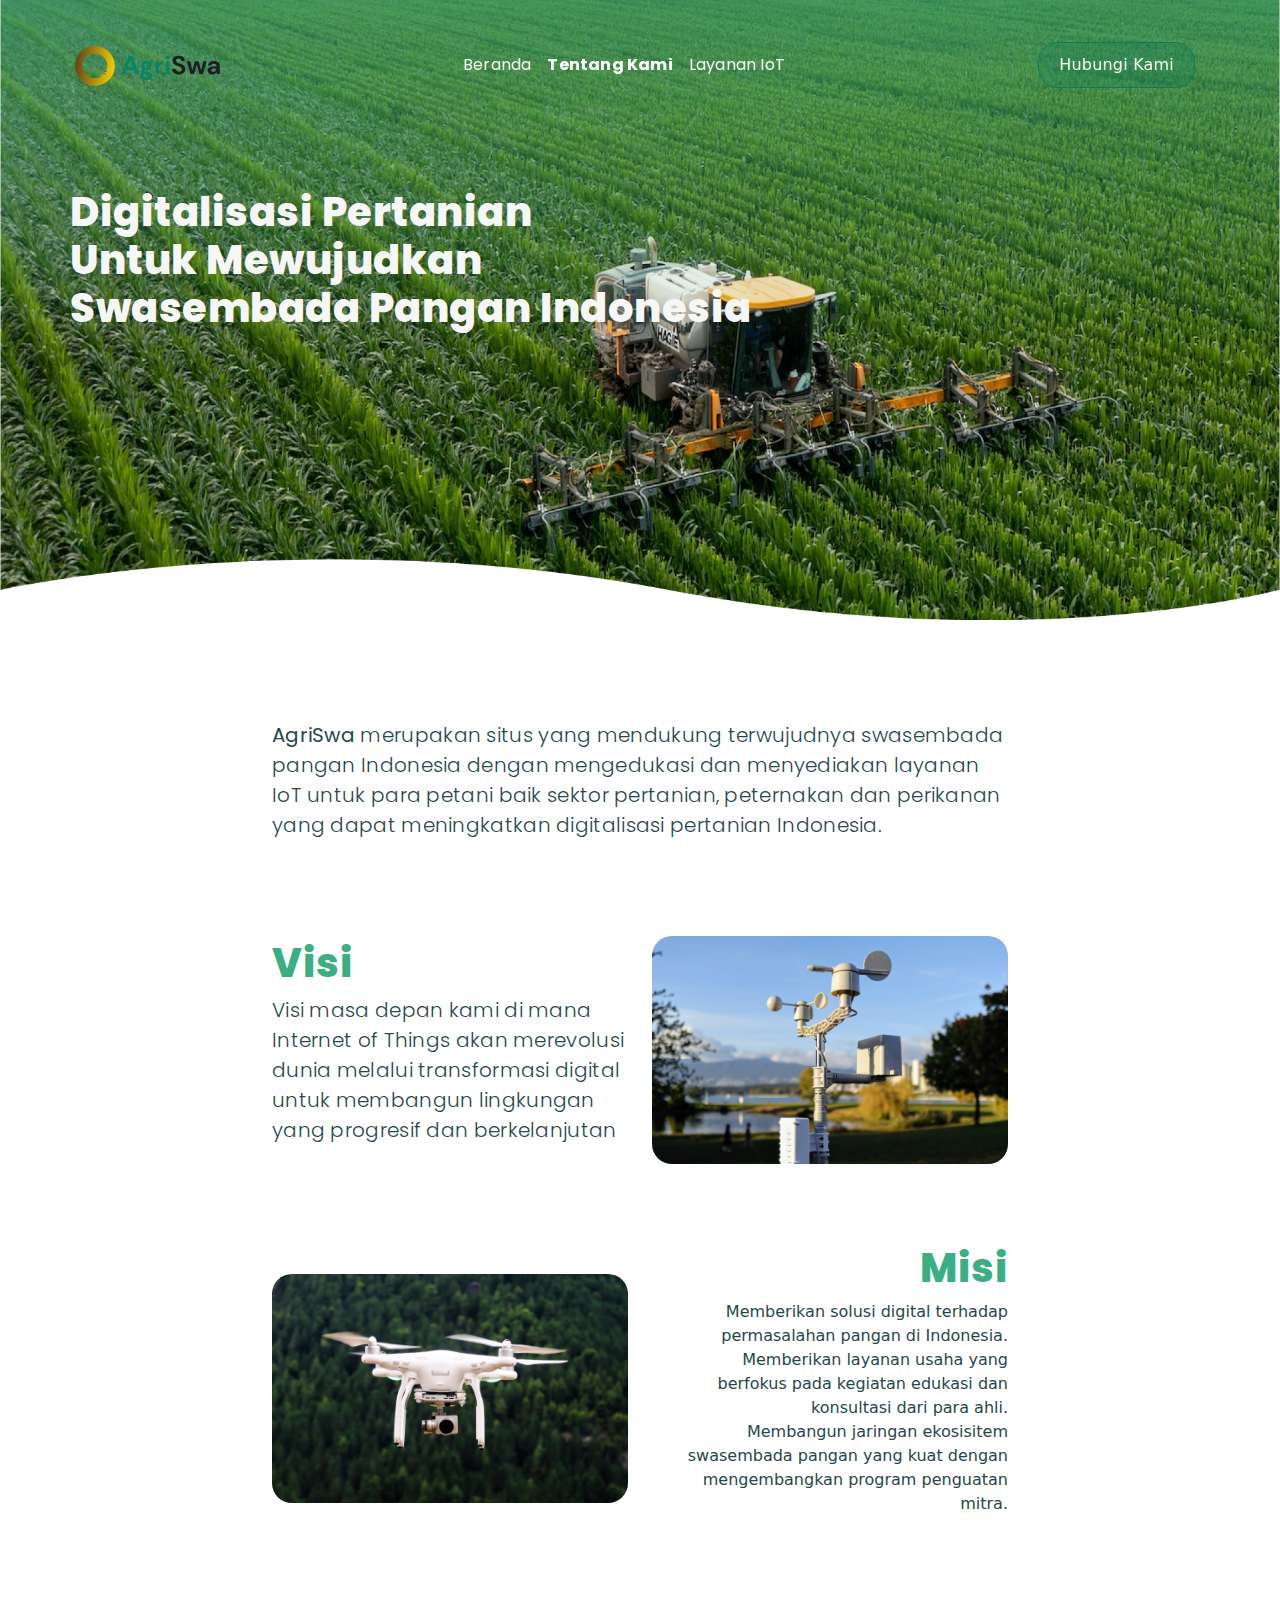
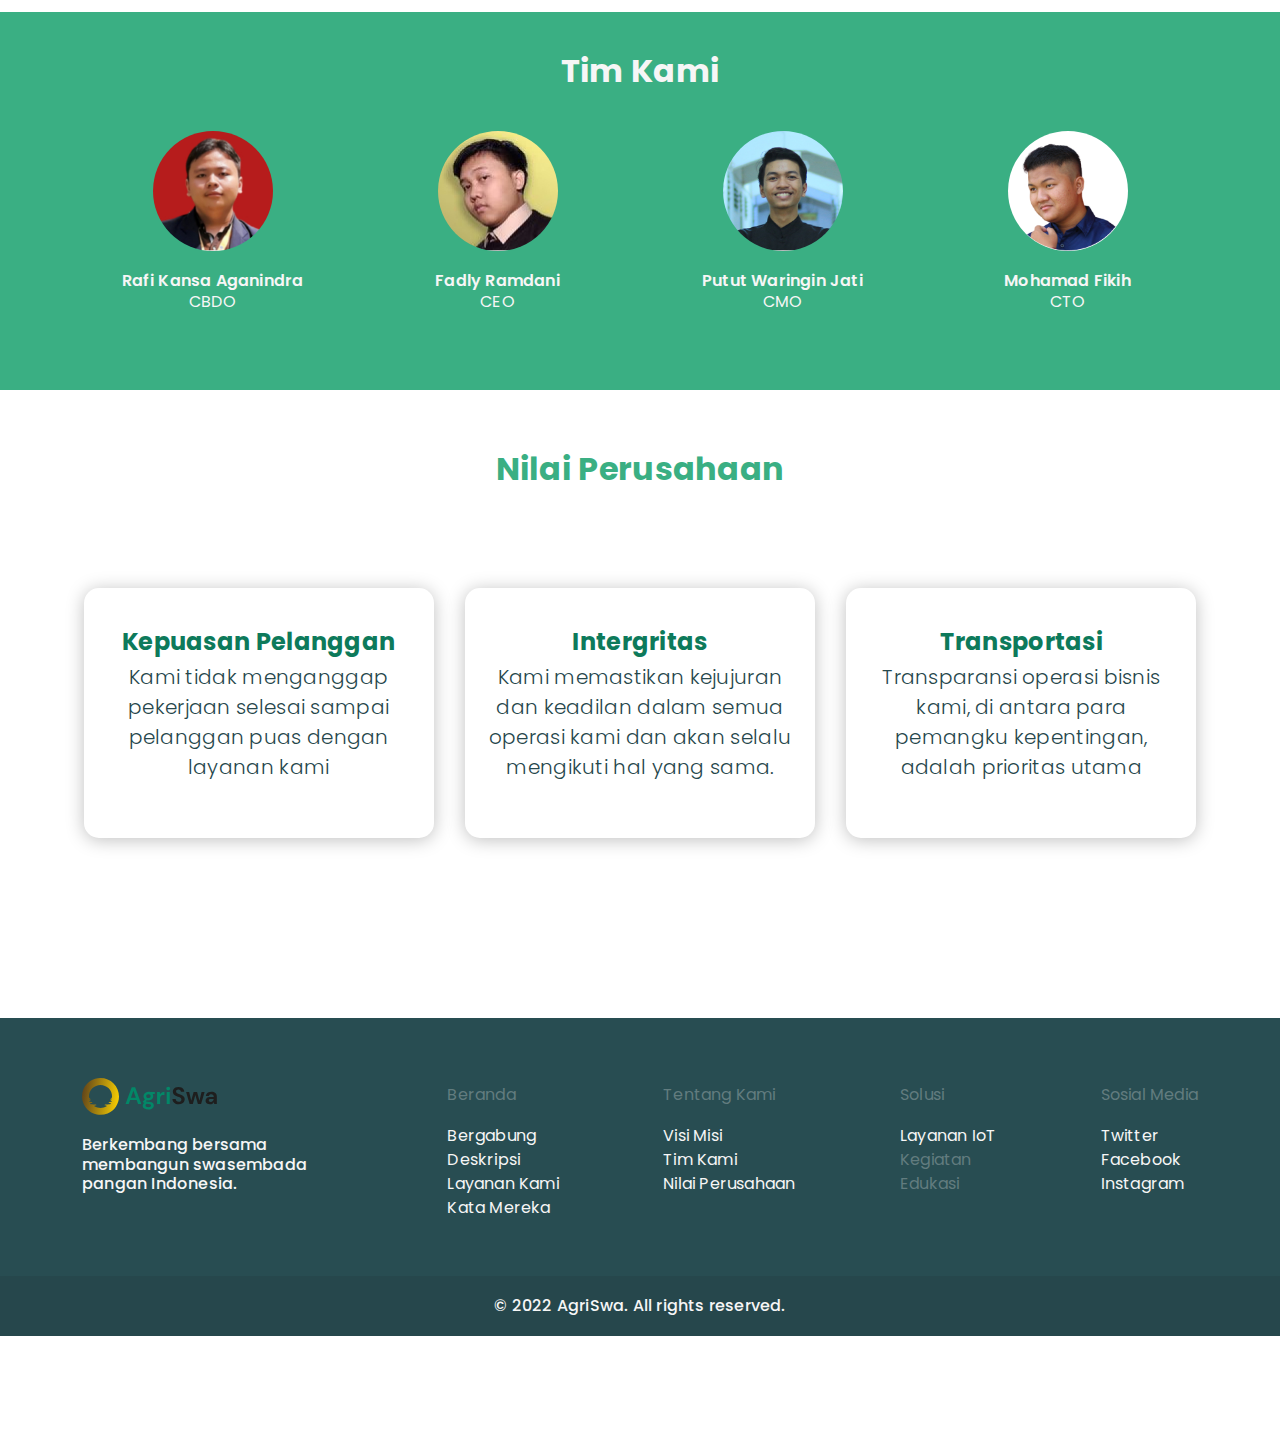
==== tentangkami.html @ 4d22743f "{UPDATE] Final Update Landing Page, Tentang Kami" ====
<!doctype html>
<html lang="en">
  <head>
    <meta charset="utf-8">
    <meta name="viewport" content="width=device-width, initial-scale=1">
    <title>AgriSwa | Landing Page</title>
    <!-- Library Bootstrap -->
    <link href="library/bootstrap/bootstrap.min.css" rel="stylesheet">
    <!-- Font -->
    <style>
        @import url('https://fonts.googleapis.com/css2?family=Poppins:wght@300;400;500;600;700;800&display=swap');
    </style>
    <link rel="stylesheet" href="css/main.css">
  </head>
  <body>
    <!-- Navbar -->
    <nav class="navbar navbar-expand-md" id="navbar">
        <div class="container-fluid">
            <a class="navbar-brand" href="index.html">
                <img src="image/logo.svg" alt="AgriSwa" class="d-inline-block align-text-top">
            </a>
            <button class="navbar-toggler" type="button" data-bs-toggle="collapse" data-bs-target="#navbarTogglerDemo02" aria-controls="navbarTogglerDemo02" aria-expanded="false" aria-label="Toggle navigation">
                <span class="navbar-toggler-icon"></span>
            </button>
            <div class="collapse navbar-collapse" id="navbarTogglerDemo02">
                <ul class="navbar-nav mx-auto">
                    <li class="nav-item">
                        <a class="nav-link" href="index.html">Beranda</a>
                    </li>
                    <li class="nav-item">
                        <a class="nav-link active" href="tentangkami.html">Tentang Kami</a>
                    </li>
                    <li class="nav-item">
                        <a class="nav-link" href="#">Layanan IoT</a>
                    </li>
                </ul>
                <ul class="navbar-nav justify-content-end">
                    <li class="nav-item">
                    <a class="nav-link btn btn-secondary my-2 my-lg-0" href="#">Hubungi Kami</a>
                    </li>
                </ul>
            </div>
        </div>
    </nav>

    <!-- Hero Section -->
    <section class="hero">
        <img src="image/tentang-kami_banner.png" alt="">
        <h1 class="text d-none d-md-block">
            Digitalisasi Pertanian
            <br>
            Untuk Mewujudkan 
            <br>
            Swasembada Pangan Indonesia
        </h1>
    </section>

    <!-- Description -->
    <sction id="desc" class="desc d-flex">
        <div class="container">
            <div class="card-item row d-flex align-items-center">
                <div class="col-lg-2"></div>
                <div class="col-md-10 col-lg-8 text-start">
                    <p>
                        <b>AgriSwa</b> merupakan situs yang mendukung terwujudnya swasembada pangan Indonesia dengan mengedukasi dan menyediakan layanan IoT untuk para petani baik sektor pertanian, peternakan dan perikanan yang dapat meningkatkan digitalisasi pertanian Indonesia.
                    </p>
                </div>
            </div>
            <div class="card-item row d-flex align-items-center flex-row-reverse">
                <div class="col-lg-2"></div>
                <div class="col-lg-4 col-md-6 col-12 text-center">
                    <img src="image/home_subhead2.jpg" alt="" class="w-100 h-auto mb-3 mb-md-0">
                </div>
                <div class="col-md-6 col-lg-4 text-start text-md-start">
                    <h1>
                        Visi
                    </h1>
                    <p>
                        Visi masa depan kami di mana Internet of Things akan merevolusi dunia melalui transformasi digital untuk membangun lingkungan yang progresif dan berkelanjutan
                    </p>
                </div>
            </div>
            <div class="card-item row d-flex align-items-center">
                <div class="col-lg-4 col-md-6 col-12 offset-lg-2 text-center">
                    <img src="image/home_subhead3.jpg" alt="" class="w-100 h-auto mb-3 mb-md-0">
                </div>
                <div class="col-md-6 col-lg-4 text-start text-md-end">
                    <h1>
                        Misi
                    </h1>
                    <ul>
                        <li class="list-group-item">Memberikan solusi digital terhadap permasalahan pangan di Indonesia.</li>
                        <li class="list-group-item">Memberikan layanan usaha yang berfokus pada kegiatan edukasi dan konsultasi dari para ahli.</li>
                        <li class="list-group-item">Membangun jaringan ekosisitem swasembada pangan yang kuat dengan mengembangkan program penguatan mitra.</li>
                    </ul>
                </div>
            </div>
        </div>
    </sction>

    <!-- Team -->
    <section id="tim" class="tim">
        <h2 class="text-center">Tim Kami</h2>
        <div class="container">
            <div class="row d-flex align-items-center justify-content-around">
                <div class="card col-md-3 text-center">
                    <img src="image/profile_rafi.jpg" alt="Rafi">
                    <h5>Rafi Kansa Aganindra</h5>
                    <p class="p1"><b>CBDO</b></p>
                </div>
                <div class="card col-md-3 text-center">
                    <img src="image/profile_fadly.jpg" alt="Fadly">
                    <h5>Fadly Ramdani</h5>
                    <p class="p1"><b>CEO</b></p>
                </div>
                <div class="card col-md-3 text-center">
                    <img src="image/profile_ari.jpg" alt="Ari">
                    <h5>Putut Waringin Jati</h5>
                    <p class="p1"><b>CMO</b></p>
                </div>
                <div class="card col-md-3 text-center">
                    <img src="image/profile_fikih.jpg" alt="Fikih">
                    <h5>Mohamad Fikih </h5>
                    <p class="p1"><b>CTO</b></p>
                </div>
            </div>
        </div>
    </section>

    <!-- Nilai Perusahaan -->
    <section id="value" class="value">
        <h2 class="text-center">Nilai Perusahaan</h2>
        <div class="container">
            <div class="row d-flex align-items-center gap-1 justify-content-around">
                <div class="card col-md-4 text-center">
                    <h3>Kepuasan Pelanggan</h3>
                    <p>Kami tidak menganggap pekerjaan selesai sampai pelanggan puas dengan layanan kami</p>
                </div>
                <div class="card col-md-4 text-center">
                    <h3>Intergritas</h3>
                    <p>Kami memastikan kejujuran dan keadilan dalam semua operasi kami dan akan selalu mengikuti hal yang sama.</p>
                </div>
                <div class="card col-md-4 text-center">
                    <h3>Transportasi</h3>
                    <p>Transparansi operasi bisnis kami, di antara para pemangku kepentingan, adalah prioritas utama</p>
                </div>
            </div>
        </div>
    </section>

    <!-- Footer -->
    <section class="footer">
        <div class="company">
            <div class="container">
                <div class="row d-flex justify-content-between">
                    <div class="col-12 mb-3 mb-md-0 col-lg-3">
                        <img src="image/logo.svg" alt="AgriSwa">
                        <h5 class="sh2">Berkembang bersama  membangun swasembada pangan Indonesia.</h5>
                    </div>
                    <div class="col-6 col-md-auto">
                        <p><a href="index.html"><b>Beranda</b></a></p>
                        <ul class="list-unstyled">
                            <li><a href="index.html#" class="p1">Bergabung</a></li>
                            <li><a href="index.html##desc" class="p1">Deskripsi</a></li>
                            <li><a href="index.html#layanan" class="p1">Layanan Kami</a></li>
                            <li><a href="index.html#testimoni" class="p1">Kata Mereka</a></li>
                        </ul>
                    </div>
                    <div class="col-6 col-md-auto">
                        <p><a href="tentangkami.html"><b>Tentang Kami</b></a></p>
                        <ul class="list-unstyled">
                            <li><a href="tentangkami.html#visimisi" class="p1">Visi Misi</a></li>
                            <li><a href="tentangkami.html#tim" class="p1">Tim Kami</a></li>
                            <li><a href="tentangkami.html#value" class="p1">Nilai Perusahaan</a></li>
                        </ul>
                    </div>
                    <div class="col-6 col-md-auto">
                        <p><a href="#"><b>Solusi</b></a></p>
                        <ul class="list-unstyled">
                            <li><a href="#" class="p1">Layanan IoT</a></li>
                            <li><a href="#" class="p1 dis">Kegiatan</a></li>
                            <li><a href="#" class="p1 dis">Edukasi</a></li>
                        </ul>
                    </div>
                    <div class="col-6 col-md-auto">
                        <p><a href="#"><b>Sosial Media</b></a></p>
                        <ul class="list-unstyled">
                            <li><a href="https://twitter.com/vokasiipb" class="p1">Twitter</a></li>
                            <li><a href="https://www.facebook.com/vokasiipb/" class="p1">Facebook</a></li>
                            <li><a href="https://www.instagram.com/sekolahvokasiipb" class="p1">Instagram</a></li>
                        </ul>
                    </div>
                </div>
            </div>
        </div>
        <div class="row text-center copyright">
            <h5 class="sh2">© 2022 AgriSwa. All rights reserved.</h5>
        </div>
    </section>

    <!-- Library -->
    <script src="library/jquery/jquery-3.6.1.slim.js"></script>
    <script src="library/bootstrap/bootstrap.bundle.min.js"></script>
    <!-- alternate js -->
    <!-- <script src="library/popper/popper.min.js"></script>
    <script src="library/bootstrap/bootstrap.min.js"></script> -->

    <script>
        // Navbar Scroll Fix
        window.onscroll = function() {myFunction()};
        var navbar = document.getElementById("navbar");
        var sticky = navbar.offsetTop;
        function myFunction() {
        if (window.pageYOffset >= sticky) {
            navbar.classList.add("sticky");
        } else {
            navbar.classList.remove("sticky");
        };
        };
    </script>
  </body>
</html>
---- css/main.css ----
body {
  overflow-x: hidden;
  color: #26474C;
}

h1 {
  font-family: "Poppins", sans-serif;
  font-weight: 800;
  font-size: 40px;
  letter-spacing: 0.5px;
}

h2 {
  font-family: "Poppins", sans-serif;
  font-weight: 700;
  font-size: 32px;
  letter-spacing: 0.3px;
}

h3 {
  font-family: "Poppins", sans-serif;
  font-weight: 700;
  font-size: 24px;
  letter-spacing: 0.3px;
}

h4 {
  font-family: "Poppins", sans-serif;
  font-weight: 600;
  font-size: 20px;
  letter-spacing: 0.2px;
}

h5 {
  font-family: "Poppins", sans-serif;
  font-weight: 600;
  font-size: 16px;
  letter-spacing: 0.2px;
}

p {
  font-family: "Poppins", sans-serif;
  font-weight: 300;
  font-size: 20px;
  letter-spacing: 0.3px;
}
p b {
  font-weight: 400;
}
p.p1 {
  font-size: 16px;
  letter-spacing: 0.2px;
}
p.p1 b {
  font-weight: 400;
}
p.p2 {
  font-size: 12px;
  letter-spacing: 0.2px;
}
p.p2 b {
  font-weight: 400;
}

.sh1 {
  font-family: "Poppins", sans-serif;
  font-weight: 500;
  font-size: 24px;
  letter-spacing: 0.3px;
}

.sh2 {
  font-family: "Poppins", sans-serif;
  font-weight: 500;
  font-size: 16px;
  letter-spacing: 0.2px;
}

a {
  font-family: "Poppins", sans-serif;
  font-weight: 400;
  font-size: 16px;
  letter-spacing: 0.2px;
  text-decoration: none;
}
a .active {
  font-weight: 500;
}

.btn {
  border-radius: 20px;
  padding: 10px 20px !important;
}

.btn-primary {
  background-color: #0D7A5B !important;
  border: none !important;
}
.btn-primary:hover {
  background-color: #3AAF83 !important;
  color: #F6F6F6 !important;
  font-weight: 500;
}

.btn-secondary {
  background-color: rgba(13, 122, 91, 0.25) !important;
  border: 1px solid #0D7A5B !important;
}
.btn-secondary:hover {
  background-color: #0BCDA8 !important;
  border: none !important;
  color: #26474C !important;
  font-weight: 500;
}

.navbar {
  z-index: 7;
  background-color: #3AAF83;
  position: fixed;
  width: 100%;
  top: 0;
  padding: 10px 10px;
}
@media screen and (min-width: 1024px) {
  .navbar {
    margin-top: 30px;
    padding: 10px 70px;
    background-color: rgba(58, 175, 131, 0);
  }
}
.navbar .container-fluid {
  padding: 0px;
}
.navbar .container-fluid .navbar-brand {
  padding: 4.5px;
  margin: 0px;
}
.navbar .container-fluid .navbar-brand img {
  height: 40px;
}
.navbar .container-fluid a {
  color: #F6F6F6;
}
.navbar .container-fluid a:hover {
  color: #0D7A5B;
}
.navbar .container-fluid a.active {
  font-weight: bold;
  color: white;
}
.navbar .container-fluid .btn {
  margin: 0px 15px;
}
.navbar.sticky {
  background-color: #3AAF83;
  position: fixed;
  top: 0;
  margin-top: 0px;
  width: 100%;
}

.hero {
  z-index: 6;
  height: 50vh;
  position: relative;
  margin-top: 65px;
}
@media screen and (min-width: 1024px) {
  .hero {
    margin-top: -100px;
    height: 80vh;
  }
}
.hero .text {
  color: #F6F6F6;
  position: absolute;
}
@media screen and (min-width: 480px) {
  .hero .text {
    top: 30%;
    margin-left: 10px;
  }
}
@media screen and (min-width: 1024px) {
  .hero .text {
    top: 40%;
    margin-left: 70px;
  }
}
.hero img {
  width: 100%;
  height: 50vh;
  background-size: cover;
}
@media screen and (min-width: 1024px) {
  .hero img {
    height: 80vh;
  }
}
.hero .card {
  background-color: #0D7A5B;
  width: -webkit-fit-content;
  width: -moz-fit-content;
  width: fit-content;
  padding: 25px 10px;
  color: white;
  border: none;
  border-radius: 20px;
  margin: 20px auto;
}
@media screen and (min-width: 480px) {
  .hero .card {
    position: absolute;
    bottom: 10;
    margin-top: -85px;
    left: 10px;
    padding: 25px 20px;
  }
}
@media screen and (min-width: 1024px) {
  .hero .card {
    left: 70px;
  }
}
@media screen and (min-width: 1024px) {
  .hero .card .item {
    gap: 50px;
  }
}
.hero .card .item h3 {
  color: #FFD200;
  margin: 0px;
}
.hero .card .item p {
  margin: 0px;
}
.hero .card .item .item-desk {
  width: -webkit-fit-content;
  width: -moz-fit-content;
  width: fit-content;
}

.desc {
  margin-top: 100px;
}
@media screen and (max-width: 479px) {
  .desc {
    margin-top: 200px;
  }
}
.desc .card-item {
  margin-bottom: 80px;
}
.desc .card-item img {
  border-radius: 20px;
  background-position: center;
  background-size: cover;
}
.desc .card-item h3 {
  color: #3AAF83;
}
.desc .card-item h1 {
  color: #3AAF83;
}
@media screen and (max-width: 719px) {
  .desc .card-item {
    margin-bottom: 20px;
  }
  .desc .card-item p {
    text-align: justify;
  }
}

.banner-layanan {
  padding: 60px 0px;
  text-align: center;
  background-image: url("../image/home_banner-layanan.jpg");
  background-size: cover;
  color: #F6F6F6;
  margin-bottom: 90px;
}
.banner-layanan .light {
  font-weight: 500;
}

.layanan h2 {
  margin-bottom: 80px;
  color: #3AAF83;
}
.layanan .card {
  padding: 40px 20px;
  border: none;
  box-shadow: 0px 2px 18px rgba(0, 0, 0, 0.25);
  border-radius: 15px;
  margin: 20px;
  width: -webkit-fit-content;
  width: -moz-fit-content;
  width: fit-content;
}
@media screen and (min-width: 720px) {
  .layanan .card {
    margin-bottom: 10px;
    width: 300px;
    height: 535px;
  }
}
.layanan .card .card-img {
  padding: 10px;
  border-radius: 20px;
  box-shadow: 0px 2px 4px rgba(0, 0, 0, 0.2);
  margin-bottom: 20px;
  height: 232px;
}
.layanan .card .card-img img {
  width: 230px;
}
.layanan .card h3 {
  margin-bottom: 5px;
  color: #26474C;
  text-decoration: none;
}
.layanan .card p {
  color: #26474C;
  text-decoration: none;
}
.layanan .card:hover {
  background-color: #0D7A5B;
}
.layanan .card:hover .card-img {
  background-color: #62D7A0;
}
.layanan .card:hover h3 {
  color: white;
}
.layanan .card:hover p {
  color: white;
}

.testimoni {
  margin-top: 50px;
}
.testimoni h2 {
  color: #3AAF83;
  margin-bottom: 20px;
}
.testimoni .card {
  padding: 40px 20px;
  border: none;
  box-shadow: 0px 2px 18px rgba(0, 0, 0, 0.25);
  border-radius: 20px;
  margin: 20px;
  width: -webkit-fit-content;
  width: -moz-fit-content;
  width: fit-content;
}
@media screen and (min-width: 720px) {
  .testimoni .card {
    width: 30vw;
    height: 400px;
  }
}
.testimoni .card img {
  width: 100px;
  height: 100px;
  border-radius: 100%;
  margin: auto;
}
.testimoni .card p {
  margin: 10px;
  overflow-y: hidden;
}
.testimoni .card:hover {
  background-color: #0D7A5B;
  color: white;
}

.footer {
  margin-top: 160px;
}
.footer .company {
  padding: 60px 0px 40px;
  background-color: #284D52;
  color: #F6F6F6;
}
.footer .company img {
  margin-bottom: 20px;
}
.footer .company p a {
  color: #627C7F;
}
.footer .company p a:hover {
  color: #0D7A5B;
}
.footer .company a {
  color: #F6F6F6;
}
.footer .company a.dis {
  color: #627C7F;
}
.footer .company a:hover {
  color: #67F0BC;
}
.footer .company a:hover.dis {
  color: #627C7F;
}
.footer .copyright {
  padding: 20px 0px;
  background-color: #26474C;
  color: #F6F6F6;
}
.footer .copyright h5 {
  margin: 0px;
}

.tim {
  background-color: #3AAF83;
  padding: 40px 0px;
  margin-bottom: 60px;
}
.tim h2 {
  margin-bottom: 20px;
  color: #F6F6F6;
}
.tim .card {
  border: none;
  width: 220px;
  height: -webkit-fit-content;
  height: -moz-fit-content;
  height: fit-content;
  margin: 20px 0px;
  background-color: rgba(0, 0, 0, 0);
}
.tim .card img {
  width: 120px;
  height: 120px;
  border-radius: 100%;
  margin: auto;
  margin-bottom: 20px;
}
.tim .card h5 {
  color: #F6F6F6;
  text-decoration: none;
  margin: 0px;
}
.tim .card p {
  color: #F6F6F6;
  text-decoration: none;
}
.tim .card:hover h5 {
  text-decoration: underline;
}

.value h2 {
  margin-bottom: 20px;
  color: #3AAF83;
}
@media screen and (min-width: 720px) {
  .value h2 {
    margin-bottom: 80px;
  }
}
.value .card {
  padding: 40px 20px;
  border: none;
  box-shadow: 0px 2px 18px rgba(0, 0, 0, 0.25);
  width: 350px;
  height: 250px;
  border-radius: 15px;
  margin: 20px 0px;
}
.value .card h3 {
  margin-bottom: 5px;
  color: #0D7A5B;
  text-decoration: none;
}
.value .card p {
  color: #26474C;
  text-decoration: none;
}
.value .card:hover {
  background-color: #0D7A5B;
}
.value .card:hover .card-img {
  background-color: #62D7A0;
}
.value .card:hover h3 {
  color: white;
  text-decoration: underline;
}
.value .card:hover p {
  color: white;
}/*# sourceMappingURL=main.css.map */
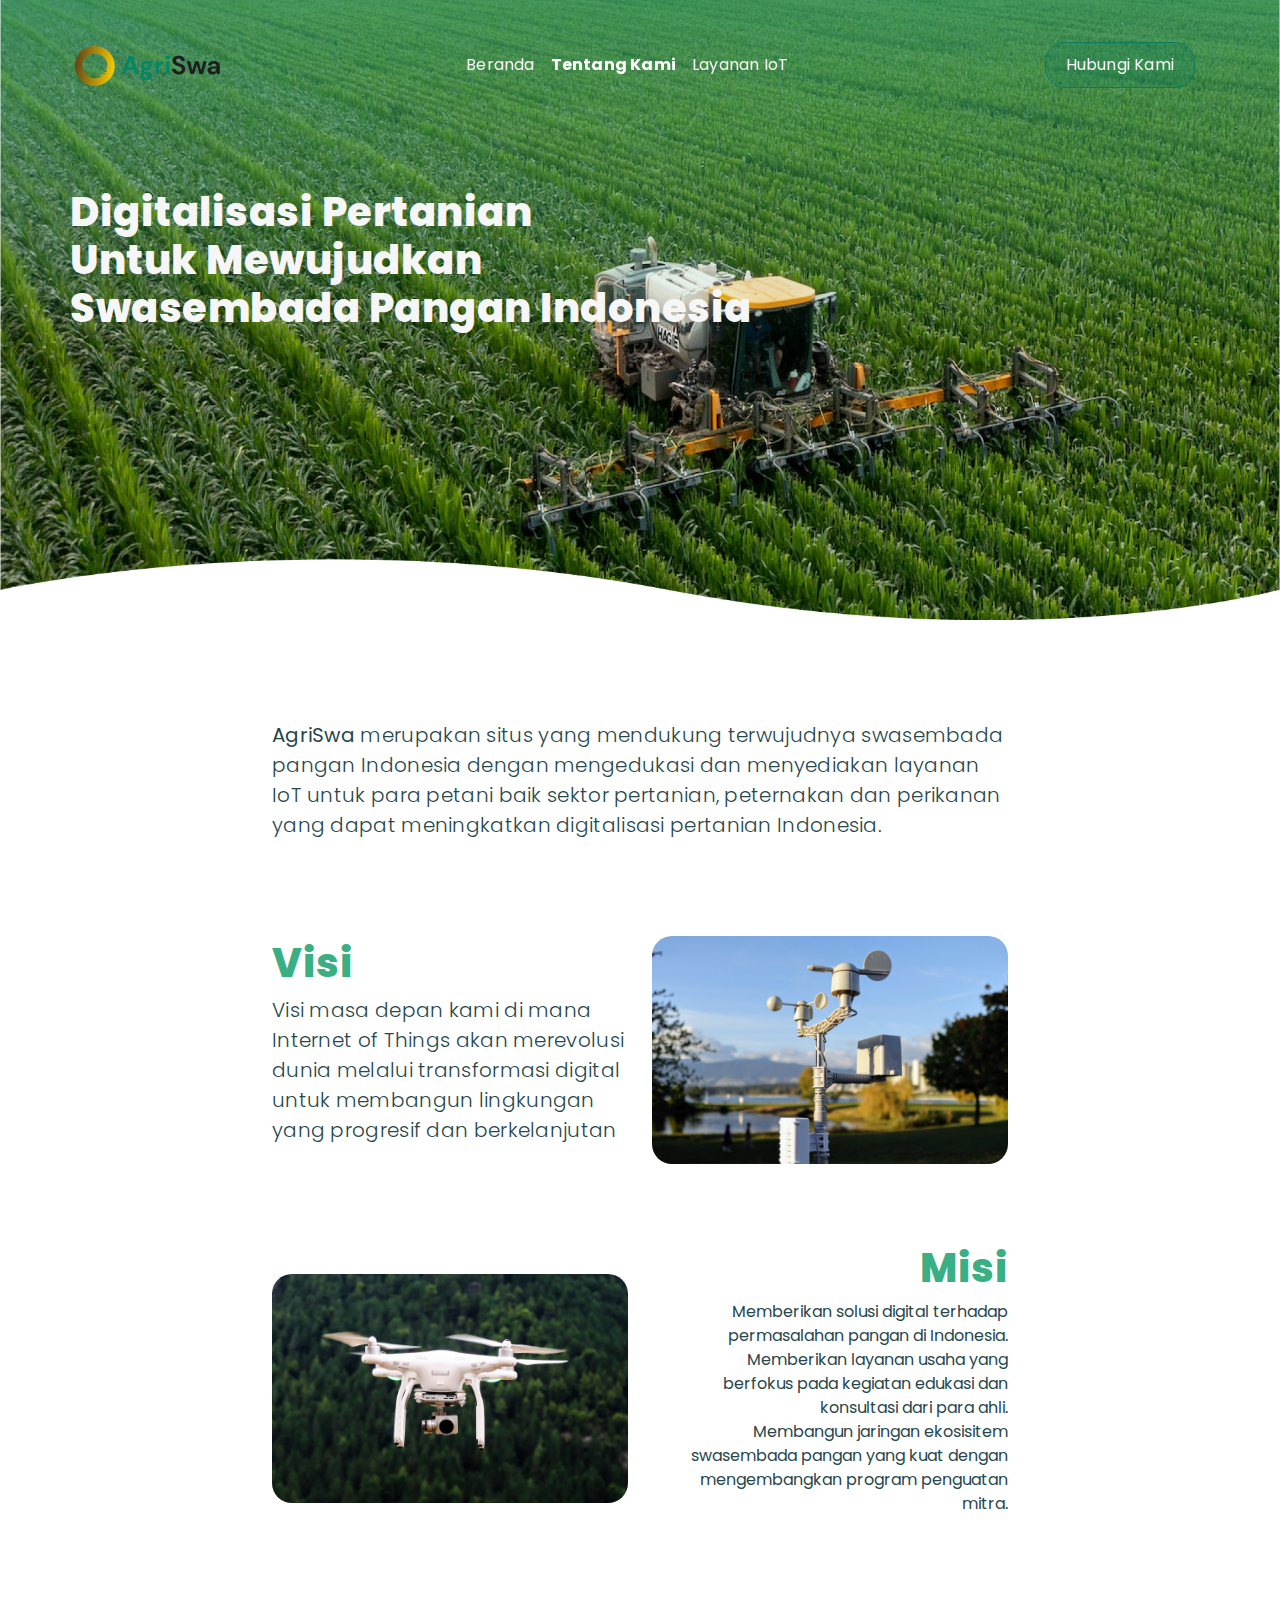
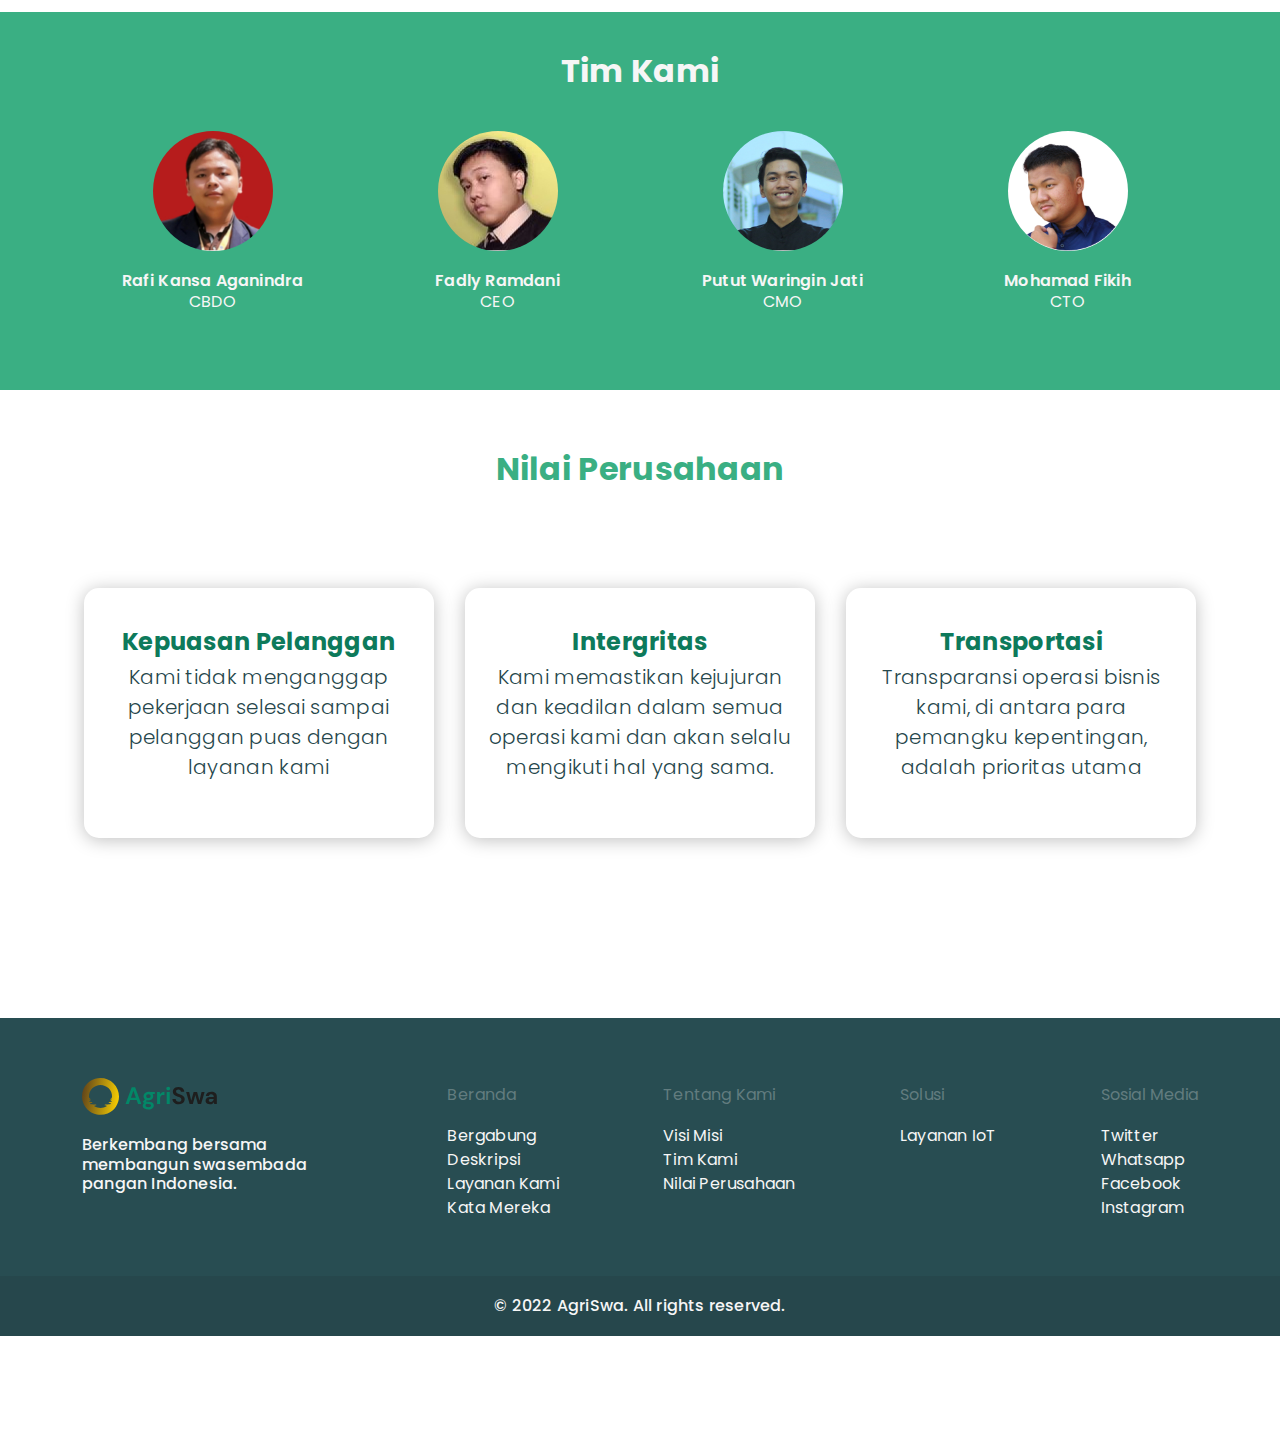
==== commit bf14b8cf: "[UPDATE] merge with fadly" ====
--- a/tentangkami.html
+++ b/tentangkami.html
@@ -31,12 +31,12 @@
                         <a class="nav-link active" href="tentangkami.html">Tentang Kami</a>
                     </li>
                     <li class="nav-item">
-                        <a class="nav-link" href="#">Layanan IoT</a>
+                        <a class="nav-link" href="service-iot.html">Layanan IoT</a>
                     </li>
                 </ul>
                 <ul class="navbar-nav justify-content-end">
                     <li class="nav-item">
-                    <a class="nav-link btn btn-secondary my-2 my-lg-0" href="#">Hubungi Kami</a>
+                    <a class="nav-link btn btn-secondary my-2 my-lg-0" target="_blank" href="https://wa.wizard.id/798fd5" target="_blank">Hubungi Kami</a>
                     </li>
                 </ul>
             </div>
@@ -160,7 +160,7 @@
                     <div class="col-6 col-md-auto">
                         <p><a href="index.html"><b>Beranda</b></a></p>
                         <ul class="list-unstyled">
-                            <li><a href="index.html#" class="p1">Bergabung</a></li>
+                            <li><a href="https://wa.wizard.id/798fd5" class="p1">Bergabung</a></li>
                             <li><a href="index.html##desc" class="p1">Deskripsi</a></li>
                             <li><a href="index.html#layanan" class="p1">Layanan Kami</a></li>
                             <li><a href="index.html#testimoni" class="p1">Kata Mereka</a></li>
@@ -177,15 +177,14 @@
                     <div class="col-6 col-md-auto">
                         <p><a href="#"><b>Solusi</b></a></p>
                         <ul class="list-unstyled">
-                            <li><a href="#" class="p1">Layanan IoT</a></li>
-                            <li><a href="#" class="p1 dis">Kegiatan</a></li>
-                            <li><a href="#" class="p1 dis">Edukasi</a></li>
+                            <li><a href="service-iot.html" class="p1">Layanan IoT</a></li>
                         </ul>
                     </div>
                     <div class="col-6 col-md-auto">
                         <p><a href="#"><b>Sosial Media</b></a></p>
                         <ul class="list-unstyled">
                             <li><a href="https://twitter.com/vokasiipb" class="p1">Twitter</a></li>
+                            <li><a href="https://wa.wizard.id/798fd5" class="p1">Whatsapp</a></li>
                             <li><a href="https://www.facebook.com/vokasiipb/" class="p1">Facebook</a></li>
                             <li><a href="https://www.instagram.com/sekolahvokasiipb" class="p1">Instagram</a></li>
                         </ul>
--- a/css/main.css
+++ b/css/main.css
@@ -1,88 +1,218 @@
+.navbar2 {
+  background-color: #FFFF;
+  -ms-flex-item-align: center;
+      -ms-grid-row-align: center;
+      align-self: center;
+  width: 100%;
+  padding: 10px 50px 10px 50px;
+  margin-bottom: 40px;
+  -webkit-filter: drop-shadow(0px 2px 25px rgba(191, 191, 191, 0.25));
+          filter: drop-shadow(0px 2px 25px rgba(191, 191, 191, 0.25));
+}
+
+.navbar2 .container-iot {
+  display: -webkit-box;
+  display: -ms-flexbox;
+  display: flex;
+}
+
+.body-iot {
+  margin: 0 90px 0 90px;
+}
+
+.body-iot h3 {
+  color: #3AAF83;
+}
+
+@media (max-width: 1199.98px) {
+  .body-iot {
+    margin-bottom: 0px !important;
+  }
+}
+
+.body-iot .card-product .card-product-img {
+  height: 300px;
+  width: 100%;
+  -webkit-box-shadow: 0px 2px 18px rgba(0, 0, 0, 0.25);
+          box-shadow: 0px 2px 18px rgba(0, 0, 0, 0.25);
+  -o-object-fit: cover;
+     object-fit: cover;
+}
+
+@media (max-width: 991.98px) {
+  .body-iot .card-product .card-product-img {
+    margin-bottom: 50px !important;
+  }
+}
+
+@media (min-width: 768px) {
+  .body-iot .card-product .card-product-img {
+    margin-right: 50px !important;
+  }
+}
+
+.body-iot .card-product .card-product-item {
+  height: 100%;
+  width: 100%;
+  -webkit-box-shadow: 0px 2px 18px rgba(0, 0, 0, 0.25);
+          box-shadow: 0px 2px 18px rgba(0, 0, 0, 0.25);
+}
+
+.navbar2 {
+  background-color: #FFFF;
+  -ms-flex-item-align: center;
+      -ms-grid-row-align: center;
+      align-self: center;
+  width: 100%;
+  padding: 10px 50px 10px 50px;
+  margin-bottom: 40px;
+  -webkit-filter: drop-shadow(0px 2px 25px rgba(191, 191, 191, 0.25));
+          filter: drop-shadow(0px 2px 25px rgba(191, 191, 191, 0.25));
+}
+
+.navbar2 .container-iot {
+  display: -webkit-box;
+  display: -ms-flexbox;
+  display: flex;
+}
+
+.body-iot {
+  margin: 0 90px 0 90px;
+}
+
+.body-iot h3 {
+  color: #3AAF83;
+}
+
+@media (max-width: 1199.98px) {
+  .body-iot {
+    margin-bottom: 0px !important;
+  }
+}
+
+.body-iot .card-product .card-product-img {
+  height: 300px;
+  width: 100%;
+  -webkit-box-shadow: 0px 2px 18px rgba(0, 0, 0, 0.25);
+          box-shadow: 0px 2px 18px rgba(0, 0, 0, 0.25);
+  -o-object-fit: cover;
+     object-fit: cover;
+}
+
+@media (max-width: 991.98px) {
+  .body-iot .card-product .card-product-img {
+    margin-bottom: 50px !important;
+  }
+}
+
+@media (min-width: 768px) {
+  .body-iot .card-product .card-product-img {
+    margin-right: 50px !important;
+  }
+}
+
+.body-iot .card-product .card-product-item {
+  height: 100%;
+  width: 100%;
+  -webkit-box-shadow: 0px 2px 18px rgba(0, 0, 0, 0.25);
+          box-shadow: 0px 2px 18px rgba(0, 0, 0, 0.25);
+}
+
+* {
+  font-family: 'Poppins', sans-serif;
+}
+
 body {
   overflow-x: hidden;
   color: #26474C;
 }
 
 h1 {
-  font-family: "Poppins", sans-serif;
+  font-family: 'Poppins', sans-serif;
   font-weight: 800;
   font-size: 40px;
   letter-spacing: 0.5px;
 }
 
 h2 {
-  font-family: "Poppins", sans-serif;
+  font-family: 'Poppins', sans-serif;
   font-weight: 700;
   font-size: 32px;
   letter-spacing: 0.3px;
 }
 
 h3 {
-  font-family: "Poppins", sans-serif;
+  font-family: 'Poppins', sans-serif;
   font-weight: 700;
   font-size: 24px;
   letter-spacing: 0.3px;
 }
 
 h4 {
-  font-family: "Poppins", sans-serif;
+  font-family: 'Poppins', sans-serif;
   font-weight: 600;
   font-size: 20px;
   letter-spacing: 0.2px;
 }
 
 h5 {
-  font-family: "Poppins", sans-serif;
+  font-family: 'Poppins', sans-serif;
   font-weight: 600;
   font-size: 16px;
   letter-spacing: 0.2px;
 }
 
 p {
-  font-family: "Poppins", sans-serif;
+  font-family: 'Poppins', sans-serif;
   font-weight: 300;
   font-size: 20px;
   letter-spacing: 0.3px;
 }
+
 p b {
   font-weight: 400;
 }
+
 p.p1 {
   font-size: 16px;
   letter-spacing: 0.2px;
 }
+
 p.p1 b {
   font-weight: 400;
 }
+
 p.p2 {
   font-size: 12px;
   letter-spacing: 0.2px;
 }
+
 p.p2 b {
   font-weight: 400;
 }
 
 .sh1 {
-  font-family: "Poppins", sans-serif;
+  font-family: 'Poppins', sans-serif;
   font-weight: 500;
   font-size: 24px;
   letter-spacing: 0.3px;
 }
 
 .sh2 {
-  font-family: "Poppins", sans-serif;
+  font-family: 'Poppins', sans-serif;
   font-weight: 500;
   font-size: 16px;
   letter-spacing: 0.2px;
 }
 
 a {
-  font-family: "Poppins", sans-serif;
+  font-family: 'Poppins', sans-serif;
   font-weight: 400;
   font-size: 16px;
   letter-spacing: 0.2px;
   text-decoration: none;
 }
+
 a .active {
   font-weight: 500;
 }
@@ -96,16 +226,30 @@
   background-color: #0D7A5B !important;
   border: none !important;
 }
+
 .btn-primary:hover {
   background-color: #3AAF83 !important;
   color: #F6F6F6 !important;
   font-weight: 500;
 }
 
+.btn-primary-variant {
+  background-color: #0D7A5B !important;
+  border: none !important;
+  color: #F6F6F6;
+}
+
+.btn-primary-variant:hover {
+  background-color: #3AAF83 !important;
+  color: #F6F6F6 !important;
+  font-weight: 500;
+}
+
 .btn-secondary {
   background-color: rgba(13, 122, 91, 0.25) !important;
   border: 1px solid #0D7A5B !important;
 }
+
 .btn-secondary:hover {
   background-color: #0BCDA8 !important;
   border: none !important;
@@ -121,6 +265,7 @@
   top: 0;
   padding: 10px 10px;
 }
+
 @media screen and (min-width: 1024px) {
   .navbar {
     margin-top: 30px;
@@ -128,29 +273,37 @@
     background-color: rgba(58, 175, 131, 0);
   }
 }
+
 .navbar .container-fluid {
   padding: 0px;
 }
+
 .navbar .container-fluid .navbar-brand {
   padding: 4.5px;
   margin: 0px;
 }
+
 .navbar .container-fluid .navbar-brand img {
   height: 40px;
 }
+
 .navbar .container-fluid a {
   color: #F6F6F6;
 }
+
 .navbar .container-fluid a:hover {
   color: #0D7A5B;
 }
+
 .navbar .container-fluid a.active {
   font-weight: bold;
-  color: white;
-}
+  color: #FFFF;
+}
+
 .navbar .container-fluid .btn {
   margin: 0px 15px;
 }
+
 .navbar.sticky {
   background-color: #3AAF83;
   position: fixed;
@@ -165,49 +318,57 @@
   position: relative;
   margin-top: 65px;
 }
+
 @media screen and (min-width: 1024px) {
   .hero {
     margin-top: -100px;
     height: 80vh;
   }
 }
+
 .hero .text {
   color: #F6F6F6;
   position: absolute;
 }
+
 @media screen and (min-width: 480px) {
   .hero .text {
     top: 30%;
     margin-left: 10px;
   }
 }
+
 @media screen and (min-width: 1024px) {
   .hero .text {
     top: 40%;
     margin-left: 70px;
   }
 }
+
 .hero img {
   width: 100%;
   height: 50vh;
   background-size: cover;
 }
+
 @media screen and (min-width: 1024px) {
   .hero img {
     height: 80vh;
   }
 }
+
 .hero .card {
   background-color: #0D7A5B;
   width: -webkit-fit-content;
   width: -moz-fit-content;
   width: fit-content;
   padding: 25px 10px;
-  color: white;
+  color: #FFFF;
   border: none;
   border-radius: 20px;
   margin: 20px auto;
 }
+
 @media screen and (min-width: 480px) {
   .hero .card {
     position: absolute;
@@ -217,23 +378,28 @@
     padding: 25px 20px;
   }
 }
+
 @media screen and (min-width: 1024px) {
   .hero .card {
     left: 70px;
   }
 }
+
 @media screen and (min-width: 1024px) {
   .hero .card .item {
     gap: 50px;
   }
 }
+
 .hero .card .item h3 {
   color: #FFD200;
   margin: 0px;
 }
+
 .hero .card .item p {
   margin: 0px;
 }
+
 .hero .card .item .item-desk {
   width: -webkit-fit-content;
   width: -moz-fit-content;
@@ -243,25 +409,31 @@
 .desc {
   margin-top: 100px;
 }
+
 @media screen and (max-width: 479px) {
   .desc {
     margin-top: 200px;
   }
 }
+
 .desc .card-item {
   margin-bottom: 80px;
 }
+
 .desc .card-item img {
   border-radius: 20px;
   background-position: center;
   background-size: cover;
 }
+
 .desc .card-item h3 {
   color: #3AAF83;
 }
+
 .desc .card-item h1 {
   color: #3AAF83;
 }
+
 @media screen and (max-width: 719px) {
   .desc .card-item {
     margin-bottom: 20px;
@@ -279,6 +451,7 @@
   color: #F6F6F6;
   margin-bottom: 90px;
 }
+
 .banner-layanan .light {
   font-weight: 500;
 }
@@ -287,16 +460,19 @@
   margin-bottom: 80px;
   color: #3AAF83;
 }
+
 .layanan .card {
   padding: 40px 20px;
   border: none;
-  box-shadow: 0px 2px 18px rgba(0, 0, 0, 0.25);
+  -webkit-box-shadow: 0px 2px 18px rgba(0, 0, 0, 0.25);
+          box-shadow: 0px 2px 18px rgba(0, 0, 0, 0.25);
   border-radius: 15px;
   margin: 20px;
   width: -webkit-fit-content;
   width: -moz-fit-content;
   width: fit-content;
 }
+
 @media screen and (min-width: 720px) {
   .layanan .card {
     margin-bottom: 10px;
@@ -304,110 +480,136 @@
     height: 535px;
   }
 }
+
 .layanan .card .card-img {
   padding: 10px;
   border-radius: 20px;
-  box-shadow: 0px 2px 4px rgba(0, 0, 0, 0.2);
+  -webkit-box-shadow: 0px 2px 4px rgba(0, 0, 0, 0.2);
+          box-shadow: 0px 2px 4px rgba(0, 0, 0, 0.2);
   margin-bottom: 20px;
   height: 232px;
 }
+
 .layanan .card .card-img img {
   width: 230px;
 }
+
 .layanan .card h3 {
   margin-bottom: 5px;
   color: #26474C;
   text-decoration: none;
 }
+
 .layanan .card p {
   color: #26474C;
   text-decoration: none;
 }
+
 .layanan .card:hover {
   background-color: #0D7A5B;
 }
+
 .layanan .card:hover .card-img {
   background-color: #62D7A0;
 }
+
 .layanan .card:hover h3 {
-  color: white;
-}
+  color: #FFFF;
+}
+
 .layanan .card:hover p {
-  color: white;
+  color: #FFFF;
 }
 
 .testimoni {
   margin-top: 50px;
 }
+
 .testimoni h2 {
   color: #3AAF83;
   margin-bottom: 20px;
 }
+
 .testimoni .card {
   padding: 40px 20px;
   border: none;
-  box-shadow: 0px 2px 18px rgba(0, 0, 0, 0.25);
+  -webkit-box-shadow: 0px 2px 18px rgba(0, 0, 0, 0.25);
+          box-shadow: 0px 2px 18px rgba(0, 0, 0, 0.25);
   border-radius: 20px;
   margin: 20px;
   width: -webkit-fit-content;
   width: -moz-fit-content;
   width: fit-content;
 }
+
 @media screen and (min-width: 720px) {
   .testimoni .card {
     width: 30vw;
     height: 400px;
   }
 }
+
 .testimoni .card img {
   width: 100px;
   height: 100px;
   border-radius: 100%;
   margin: auto;
 }
+
 .testimoni .card p {
   margin: 10px;
   overflow-y: hidden;
 }
+
 .testimoni .card:hover {
   background-color: #0D7A5B;
-  color: white;
+  color: #FFFF;
 }
 
 .footer {
   margin-top: 160px;
 }
+
 .footer .company {
   padding: 60px 0px 40px;
   background-color: #284D52;
   color: #F6F6F6;
 }
+
 .footer .company img {
   margin-bottom: 20px;
 }
+
 .footer .company p a {
   color: #627C7F;
 }
+
 .footer .company p a:hover {
   color: #0D7A5B;
 }
+
 .footer .company a {
   color: #F6F6F6;
 }
+
 .footer .company a.dis {
   color: #627C7F;
 }
+
 .footer .company a:hover {
   color: #67F0BC;
 }
+
 .footer .company a:hover.dis {
   color: #627C7F;
 }
+
 .footer .copyright {
   padding: 20px 0px;
   background-color: #26474C;
   color: #F6F6F6;
 }
+
 .footer .copyright h5 {
   margin: 0px;
 }
@@ -417,10 +619,12 @@
   padding: 40px 0px;
   margin-bottom: 60px;
 }
+
 .tim h2 {
   margin-bottom: 20px;
   color: #F6F6F6;
 }
+
 .tim .card {
   border: none;
   width: 220px;
@@ -430,6 +634,7 @@
   margin: 20px 0px;
   background-color: rgba(0, 0, 0, 0);
 }
+
 .tim .card img {
   width: 120px;
   height: 120px;
@@ -437,15 +642,18 @@
   margin: auto;
   margin-bottom: 20px;
 }
+
 .tim .card h5 {
   color: #F6F6F6;
   text-decoration: none;
   margin: 0px;
 }
+
 .tim .card p {
   color: #F6F6F6;
   text-decoration: none;
 }
+
 .tim .card:hover h5 {
   text-decoration: underline;
 }
@@ -454,39 +662,49 @@
   margin-bottom: 20px;
   color: #3AAF83;
 }
+
 @media screen and (min-width: 720px) {
   .value h2 {
     margin-bottom: 80px;
   }
 }
+
 .value .card {
   padding: 40px 20px;
   border: none;
-  box-shadow: 0px 2px 18px rgba(0, 0, 0, 0.25);
+  -webkit-box-shadow: 0px 2px 18px rgba(0, 0, 0, 0.25);
+          box-shadow: 0px 2px 18px rgba(0, 0, 0, 0.25);
   width: 350px;
   height: 250px;
   border-radius: 15px;
   margin: 20px 0px;
 }
+
 .value .card h3 {
   margin-bottom: 5px;
   color: #0D7A5B;
   text-decoration: none;
 }
+
 .value .card p {
   color: #26474C;
   text-decoration: none;
 }
+
 .value .card:hover {
   background-color: #0D7A5B;
 }
+
 .value .card:hover .card-img {
   background-color: #62D7A0;
 }
+
 .value .card:hover h3 {
-  color: white;
+  color: #FFFF;
   text-decoration: underline;
 }
+
 .value .card:hover p {
-  color: white;
-}/*# sourceMappingURL=main.css.map */+  color: #FFFF;
+}
+/*# sourceMappingURL=main.css.map */